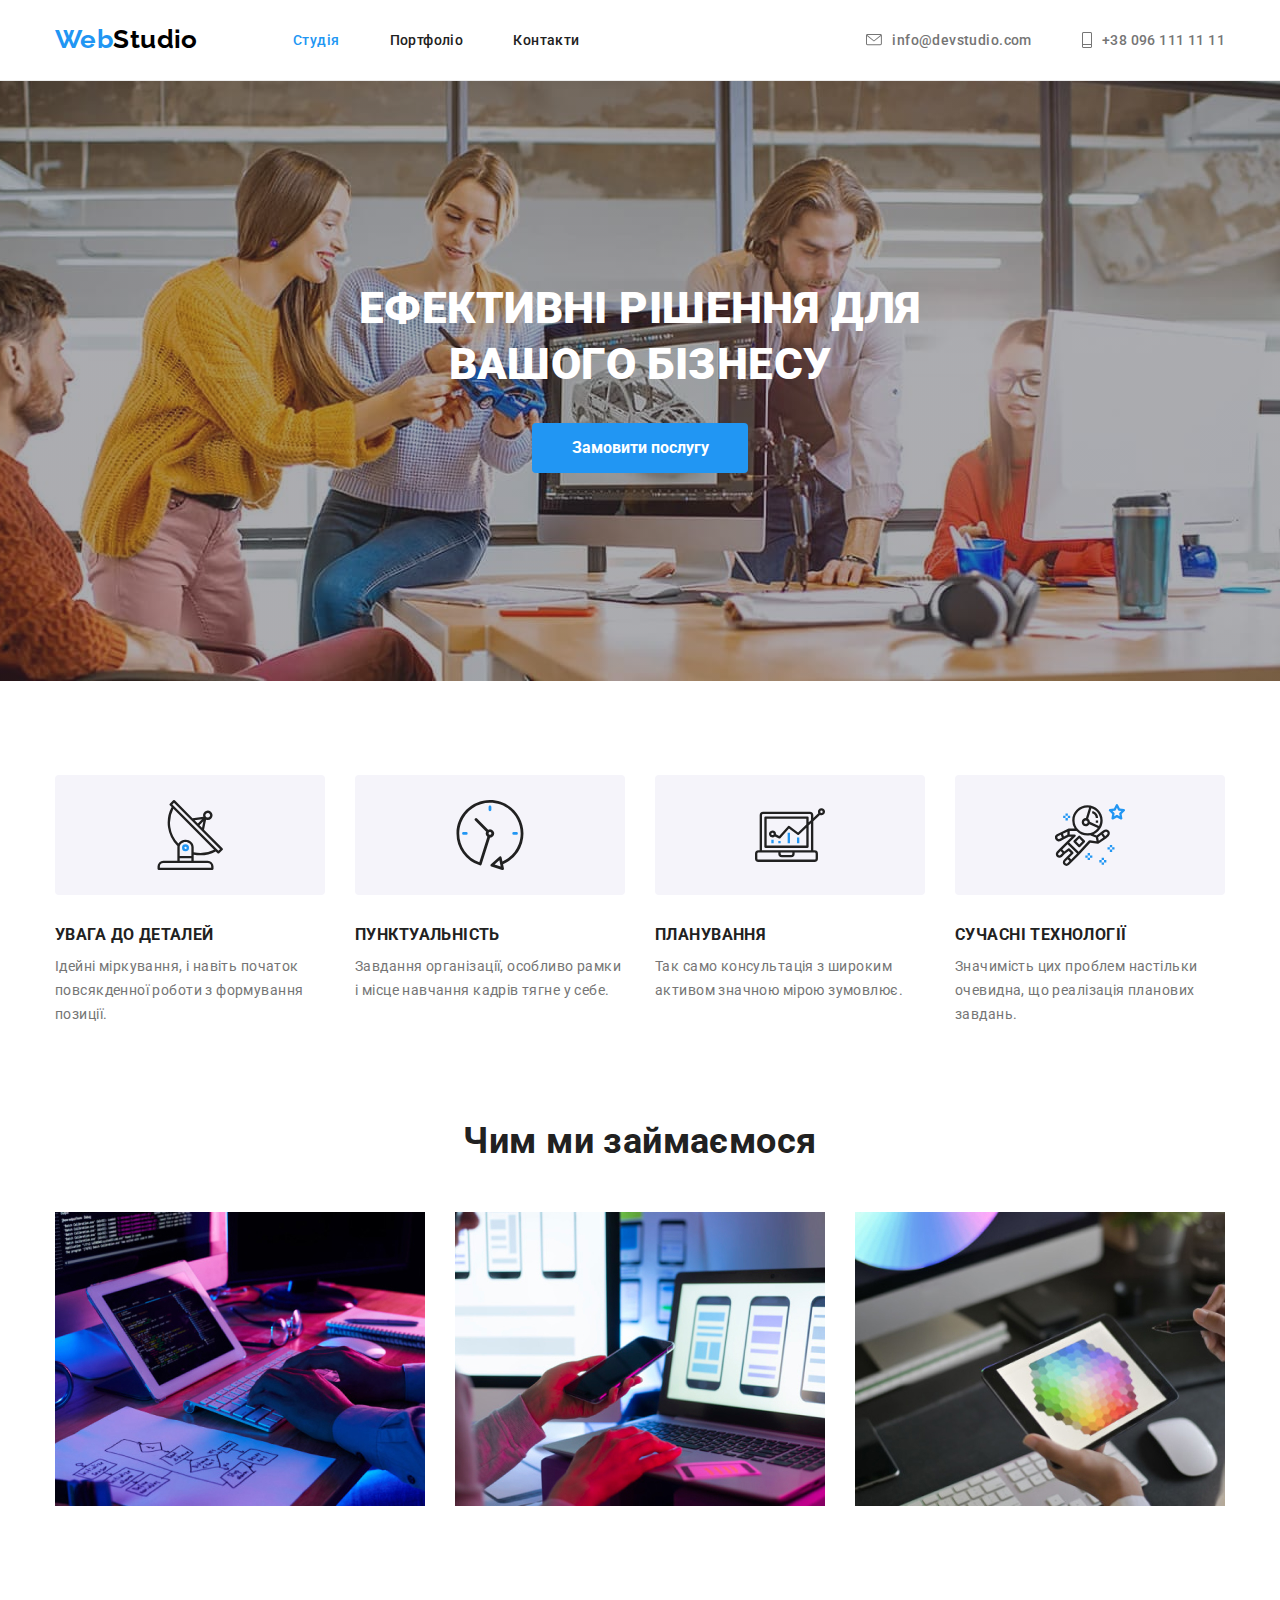
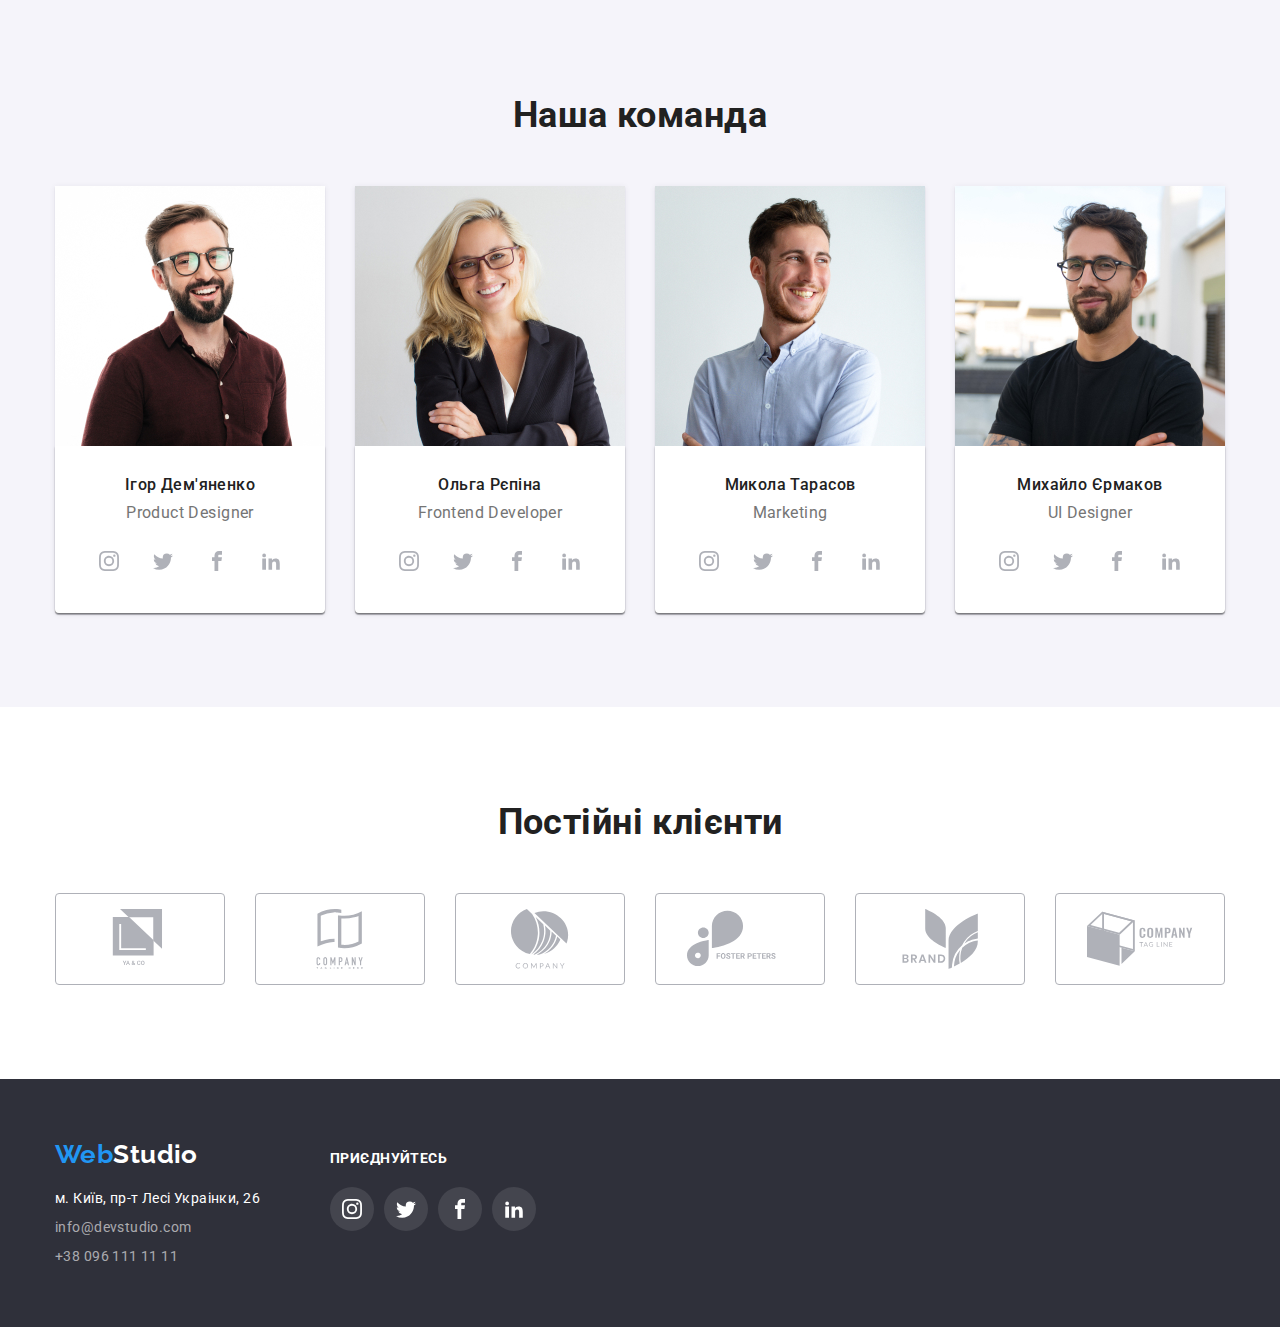
==== index.html @ fd10d9af "ДЗ №5" ====
<!DOCTYPE html>
<html lang="uk">
<head>
 <meta charset="UTF-8">
 <meta http-equiv="X-UA-Compatible" content="IE=edge">
 <meta name="viewport" content="width=device-width, initial-scale=1.0">
 <link rel="preconnect" href="https://fonts.googleapis.com">
 <link rel="preconnect" href="https://fonts.gstatic.com" crossorigin>
 <link href="https://fonts.googleapis.com/css2?family=Raleway:wght@700&family=Roboto:wght@400;500;700;900&display=swap" rel="stylesheet">
 <title>Студія</title>
 <link rel="stylesheet" href="./css/modern-normalize.css">
 <link rel="stylesheet" href="./css/styles.css">
</head>
<body class="page-body">
     <header class="container-header"> 
         <div class=" container container-header-one">
             <nav class="nav">
                 <a href="./index.html" class="logo"> <span class="blue-logo">Web</span>Studio </a>
                 <ul class="nav-list"> 
                     <li class="site-nav-item"><a class="nav-item" href="./index.html" class="link current"><span class="blue-logo">Студія </span></a></li>
                     <li class="site-item"><a class="item" href="./portfolio.html"class="link" > Портфоліо</a></li>
                     <li class="site-item"><a class="item" href="./index.html" class="link"> Контакти</a></li>
                 </ul>
             </nav>
             <ul class="info-list">
                 <li class="site-item-one">
                     <a class="item-one" href="mailto:info@devstudio.com" class="link-info">
                         <svg class="icon-nav-one">
                             <use href="./images/icons.svg#icon-envelope"></use>
                         </svg>
                         <span>info@devstudio.com</span>
                     </a>
                 </li>
                 <li class="site-item-one-info">
                     <a class="item-one-info" href="tel:+380961111111" class="link-info">
                         <svg class="icon-nav-two">
                             <use href="./images/icons.svg#icon-Vector"></use>
                         </svg>
                         <span> +38 096 111 11 11</span>  
                     </a>
                 </li>
             </ul>
         </div>
     </header>
     <main class="main">
         <section class="main-container hero">
             <div class="container">
                 <h1 class="main-text"> Ефективні рішення для вашого бізнесу </h1>
                 <button type="button" class="main-button" data-modal-open>Замовити послугу</button>
             </div>  
             <div class="backdrop is-hidden" data-modal>
                 <div class="modal-box">
                     <button class="main-button-open" data-modal-close type="button">
                         <svg class="icon-modal-close">
                             <use class="icon-cross" href="./images/icons.svg#icon-cross1"></use>
                         </svg>
                     </button>
                 </div>
             </div>  
         </section>
         <section class="section-top">
             <div class="container">
                 <h2 hidden class="visually-hidden">Наші переваги</h2>
                 <ul class="advantages-list">
                     <li class="advantages-list-item">
                         <div class="features-icons">
                             <svg width="70" height="70">
                                 <use class="features-icon" href="./images/icons.svg#icon-Group"></use>
                             </svg>
                         </div>
                             <h3 class="basic-anchors"> УВАГА ДО ДЕТАЛЕЙ </h3>
                                 <p class="word-meaning"> Ідейні міркування, і навіть початок повсякденної роботи з формування позиції. </p>
                     </li>
                     <li class="advantages-list-item">
                         <div class="features-icons">
                             <svg width="70" height="70">
                                 <use class="features-icon" href="./images/icons.svg#icon-clock-1"></use>
                             </svg>
                         </div>
                         <h3 class="basic-anchors"> ПУНКТУАЛЬНІСТЬ </h3>
                             <p class="word-meaning"> Завдання організації, особливо рамки і місце навчання кадрів тягне у себе. </p>
                     </li>
                     <li class="advantages-list-item">
                         <div class="features-icons">
                             <svg width="70" height="70">
                                 <use class="features-icon" href="./images/icons.svg#icon-diagram-1"></use>
                             </svg>
                         </div>
                         <h3 class="basic-anchors"> ПЛАНУВАННЯ </h3>
                             <p class="word-meaning"> Так само консультація з широким активом значною мірою зумовлює. </p>
                     </li>
                     <li class="advantages-list-item">
                         <div class="features-icons">
                             <svg width="70" height="70">
                                 <use class="features-icon" href="./images/icons.svg#icon-astronaut"></use>
                             </svg>
                         </div>
                             <h3 class="basic-anchors"> СУЧАСНІ ТЕХНОЛОГІЇ </h3>
                                 <p class="word-meaning"> Значимість цих проблем настільки очевидна, що реалізація планових завдань. </p>
                     </li>
                 </ul>
             </div>
         </section>
         <section class="section">
             <div class="container">
                 <h2 class="services-text"> Чим ми займаємося </h2>
                 <ul class="services-list">
                     <li class="services-list-item"><img src="./images/img1.jpg" alt="Людина займаємається програмуванням " width="370"/></li>
                     <li class="services-list-item"><img src="./images/img2.jpg" alt="Людина створює мобільний додаток" width="370"/></li>
                     <li class="services-list-item"><img src="./images/img3.jpg" alt="Вибір кольору" width="370"/></li>
                 </ul>
             </div>
         </section>
         <section class="section our-team">
             <div class="container">
                 <h2 class="services-text-title"> Наша команда </h2>
                 <ul class="team-list">
                     <li class="team-list-item">
                         <img src="./images/photo1.jpg" alt="Ігор Дем'яненко" width="270"/>
                         <div class="team-card-wrapper">
                             <h3 class="container-text-main"> Ігор Дем'яненко </h3>
                                 <p class="container-text-other-row"> Product Designer </p>
                         <ul class="social-link-list">
                             <li class="social-network">
                                 <a href="" class="social-item">
                                     <svg class="icon-social-link" width="20" height="20">
                                         <use href="./images/icons.svg#icon-instagram"></use>
                                     </svg>
                                 </a>
                             </li>
                             <li class="social-network">
                                 <a href="" class="social-item">
                                     <svg class="icon-social-link" width="20" height="20">
                                         <use href="./images/icons.svg#icon-twitter"></use>
                                     </svg>
                                 </a>
                             </li>
                             <li class="social-network">
                                 <a href="" class="social-item">
                                     <svg class="icon-social-link" width="20" height="20">
                                         <use href="./images/icons.svg#icon-facebook"></use>
                                     </svg>
                                 </a>
                             </li>
                             <li class="social-network">
                                 <a href="" class="social-item">
                                     <svg class="icon-social-link" width="20" height="20">
                                         <use href="./images/icons.svg#icon-linkedin2"></use>
                                     </svg>
                                 </a>
                             </li>
                         </ul>
                         </div>
                     </li>
                     <li class="team-list-item">
                         <img src="./images/photo2.jpg" alt="Ольга Рєпіна" width="270"/>
                         <div class="team-card-wrapper">
                             <h3 class="container-text-main"> Ольга Рєпіна </h3>
                                 <p class="container-text-other-row"> Frontend Developer </p>
                         <ul class="social-link-list">
                             <li class="social-network">
                                 <a href="" class="social-item">
                                     <svg class="icon-social-link" width="20" height="20">
                                         <use href="./images/icons.svg#icon-instagram"></use>
                                     </svg>
                                 </a>
                             </li>
                             <li class="social-network">
                                 <a href="" class="social-item">
                                     <svg class="icon-social-link" width="20" height="20">
                                         <use href="./images/icons.svg#icon-twitter"></use>
                                     </svg>
                                 </a>
                             </li>
                             <li class="social-network">
                                 <a href="" class="social-item">
                                     <svg class="icon-social-link" width="20" height="20">
                                         <use href="./images/icons.svg#icon-facebook"></use>
                                     </svg>
                                 </a>
                             </li>
                             <li class="social-network">
                                 <a href="" class="social-item">
                                     <svg class="icon-social-link" width="20" height="20">
                                         <use href="./images/icons.svg#icon-linkedin2"></use>
                                     </svg>
                                 </a>
                                 </li>
                             </ul>
                         </div>
                     </li>
                     <li class="team-list-item">
                         <img src="./images/photo3.jpg" alt="Микола Тарасов" width="270"/>
                         <div class="team-card-wrapper">
                             <h3 class="container-text-main"> Микола Тарасов </h3>
                                 <p class="container-text-other-row"> Marketing </p>
                             <ul class="social-link-list">
                                     <li class="social-network">
                                         <a href="" class="social-item">
                                             <svg class="icon-social-link" width="20" height="20">
                                                 <use href="./images/icons.svg#icon-instagram"></use>
                                             </svg>
                                         </a>
                                     </li>
                                     <li class="social-network">
                                         <a href="" class="social-item">
                                             <svg class="icon-social-link" width="20" height="20">
                                                 <use href="./images/icons.svg#icon-twitter"></use>
                                             </svg>
                                         </a>
                                     </li>
                                     <li class="social-network">
                                         <a href="" class="social-item">
                                             <svg class="icon-social-link" width="20" height="20">
                                                 <use href="./images/icons.svg#icon-facebook"></use>
                                             </svg>
                                         </a>
                                     </li>
                                     <li class="social-network">
                                         <a href="" class="social-item">
                                             <svg class="icon-social-link" width="20" height="20">
                                                 <use href="./images/icons.svg#icon-linkedin2"></use>
                                             </svg>
                                         </a>
                                     </li>
                                 </ul>
                             </div>
                     <li class="team-list-item">
                         <img src="./images/photo4.jpg" alt="Михайло Єрмаков" width="270"/>
                         <div class="team-card-wrapper">
                             <h3 class="container-text-main"> Михайло Єрмаков </h3>
                                 <p class="container-text-other-row"> UI Designer </p>
                             <ul class="social-link-list">
                                 <li class="social-network">
                                     <a href="" class="social-item">
                                         <svg class="icon-social-link" width="20" height="20">
                                             <use href="./images/icons.svg#icon-instagram"></use>
                                         </svg>
                                     </a>
                                 </li>
                                 <li class="social-network">
                                     <a href="" class="social-item">
                                         <svg class="icon-social-link" width="20" height="20">
                                             <use href="./images/icons.svg#icon-twitter"></use>
                                         </svg>
                                     </a>
                                 </li>
                                 <li class="social-network">
                                     <a href="" class="social-item">
                                         <svg class="icon-social-link" width="20" height="20">
                                             <use href="./images/icons.svg#icon-facebook"></use>
                                         </svg>
                                     </a>
                                 </li>
                                 <li class="social-network">
                                     <a href="" class="social-item">
                                         <svg class="icon-social-link" width="20" height="20">
                                             <use href="./images/icons.svg#icon-linkedin2"></use>
                                         </svg>
                                     </a>
                                 </li>
                             </ul>
                         </div>
                     </li>
                 </ul>
             </div>
        </section>
        <section class="section">
             <div class="container">
                 <h2 class="services-text-title">Постійні клієнти</h2>
                 <ul class="client-list">
                     <li class="social-network-client">
                         <a class="client-link" href=""  aria-label="Клієнт-1">
                             <svg class="icon-client">
                                 <use href="./images/icons.svg#icon-client1"></use>
                             </svg>
                         </a>
                     </li>
                     <li class="social-network-client">
                         <a href="" class="client-link" aria-label="Клієнт-2">
                             <svg class="icon-client">
                                 <use href="./images/icons.svg#icon-client2"></use>
                             </svg>
                         </a>
                     </li>
                     <li class="social-network-client">
                         <a href="" class="client-link" aria-label="Клієнт-3">
                             <svg class="icon-client">
                                 <use href="./images/icons.svg#icon-client3"></use>
                             </svg>
                         </a>
                     </li>
                     <li class="social-network-client">
                         <a href="" class="client-link" aria-label="Клієнт-4">
                             <svg class="icon-client">
                                 <use href="./images/icons.svg#icon-client4"></use>
                             </svg>
                         </a>
                     </li>
                     <li class="social-network-client">
                         <a href="" class="client-link" aria-label="Клієнт-5">
                             <svg class="icon-client">
                                 <use href="./images/icons.svg#icon-client5"></use>
                             </svg>
                         </a>
                     </li>
                     <li class="social-network-client">
                         <a href="" class="client-link" aria-label="Клієнт-6">
                             <svg class="icon-client">
                                 <use href="./images/icons.svg#icon-client6"></use>
                             </svg>
                         </a>
                     </li>
                 </ul>
             </div>
         </section>
     </main>
     <footer class="footer">
         <div class="container footer-container">
             <div>
                 <a href="./index.html" class="logo-footer"><span class="blue-logo">Web</span>Studio </a>
                 <address class="address">
                     <ul class="address-item">
                         <li class="item-footer"><a href="https://goo.gl/maps/CPtrU1FHBa2aNyZL9" target="_blank" rel="noopener noreferrer nofollow" class="list-footer">м. Київ, пр-т Лесі Украінки, 26</a></li>
                         <li class="item-footer-one"><a href="mailto:info@devstudio.com" class="list-footer-one">info@devstudio.com</a></li>
                         <li class="item-footer-two"><a href="tel:+380961111111" class="list-footer-two">+38 096 111 11 11</a></li>
                     </ul>
                 </address>  
             </div>
             <div class="social-container">
                 <b class="footer-offer">приєднуйтесь</b>
                 <ul class="footer-soclink">
                     <li class="social-network-footer">
                         <a class="social-link" href="" aria-label="Instagram">
                             <svg class="footer-social-link" width="20" height="20">
                                 <use href="./images/icons.svg#icon-instagram"></use>
                             </svg>
                         </a>
                     </li>
                     <li class="social-network-footer">
                         <a href="" aria-label="Twitter" class="social-link">
                             <svg class="footer-social-link" width="20" height="20">
                                 <use href="./images/icons.svg#icon-twitter"></use>
                             </svg>
                         </a>
                     </li>
                     <li class="social-network-footer">
                         <a href="" aria-label="Facebook" class="social-link">
                             <svg class="footer-social-link" width="20" height="20">
                                 <use href="./images/icons.svg#icon-facebook"></use>
                             </svg>
                         </a>
                     </li>
                     <li class="social-network-footer">
                         <a href="" aria-label="LinkedIn" class="social-link">
                             <svg class="footer-social-link" width="20" height="20">
                                 <use href="./images/icons.svg#icon-linkedin2"></use>
                             </svg>
                         </a>
                     </li>
                 </ul>
             </div>
         </div>
    </footer>
     <script src="./js/modal.js"></script>
</body>
</html>
---- css/styles.css ----
/* html {
  box-sizing: border-box;
}
*,
*::before,
*::after {
  box-sizing: inherit;
} */
:root {
  --color-primary-text: #212121;
  --color-secondary-text: #757575;
  --color-black: #000000;
  --color-blue: #2196f3;
  --color-secondary-background: #f5f4fa;
  --color-white: #ffffff;
  --color-third-background: #2f303a;
  --color-contacts-footer: rgba(255, 255, 255, 0.6);
  --color-box: rgba(0, 0, 0, 0.15);
  --color-border: #ececec;
  --color-main-button-active: #188ce8;
  --color-social-network: #afb1b8;
  --color-client-background: #f5f5f5;
} 
h1,
h2,
h3,
h4,
h5,
h6,
ul,
p {
  margin: 0;
  padding: 0;
}
.section{
  padding: 94px 0px;
}
.page-body{
  font-size: 14px;
  font-family: 'Roboto', sans-serif;
  letter-spacing: 0.03em;
  background-color: var(--color-white);
  color: var(--color-primary-text);
  margin: 0;
}
ul{ 
  list-style: none; 
}
.container-header{
  background-color: var(--color-white);
  border-bottom: 1px solid var(--color-border);
}
.container-header-one{
  display: flex;
  justify-content: space-between;
}
.nav {
  display: flex;
  align-items: center;
}
.logo{
  display: inlin-block;
  font-weight: 700;
  font-family:'Raleway', sans-serif;
  text-decoration: none;
  font-size: 26px;
  line-height: 1.19;
  width: 145px;
  padding-top: 24px;
  padding-bottom: 25px;
  margin-right: 93px;
  color: var(--color-black);
}
.blue-logo{
  color: var(--color-blue);
}
.nav-list {
  display: flex;
}
.info-list{
  display: flex;
  align-items: center;
  color: var(--color-secondary-text);
  fill: var(--color-secondary-text);
}
.site-nav-item{
  margin-right: 50px;
}
.nav-item{
  display: block;
  font-weight:  500;
  line-height: 1.15;
  text-align: left;
  padding: 32px 0px 32px 0px;
  text-decoration: none;
  color: var(--color-primary-text);
  position: relative;
  transition: color 250ms cubic-bezier(0.4, 0, 0.2, 1);
}
.nav-item:hover,
.nav-item:focus {
  color: var(--color-blue);
}
.nav-item::after {
  content: "";
  position: absolute;
  left: 0;
  bottom: 0;
  display: block;
  transition: background-color 250ms cubic-bezier(0.4, 0, 0.2, 1);
  width: 100%;
  height: 4px;
  opacity: 0;
  background-color: var(--color-blue);
  border-radius: 2px;
}
.nav-item:hover::after {
  opacity: 1;
}
.icon-nav-one{
  width: 16px;
  height: 12px;
  margin-right: 10px;
}
.icon-portfolio-one{
  color: var(--color-secondary-text);
  fill: var(--color-secondary-text);
  width: 16px;
  max-height: 12px;
  margin-right: 10px;
}
.icon-nav-two{
  width: 10px;
  max-height: 16px;
  margin-right: 10px;
}
.link-info:hover,
.link-info:focus {
  color: var(--color-blue);
  fill: var(--color-blue);
}
.site-item{
 margin-right: 50px;
}
.site-item:last-child{
  margin-right: 0px;
}
.item{
  display: block;
  font-weight:  500;
  line-height: 1.15;
  text-align: left;
  padding: 32px 0px 32px 0px;
  text-decoration: none;
  color: var(--color-primary-text);
}
.link current {
  color: var(--color-blue);
}
.item-one{
  display: flex;
  align-items: center;
  font-weight:  500;
  line-height: 1.15;
  text-decoration: none;
  color: var(--color-secondary-text);
}
.site-item-one{
  margin-right: 50px;
}
.item-one-info{
  display: flex;
  align-items: center;
  font-weight:  500;
  line-height: 1.15;
  text-decoration: none;
  color: var(--color-secondary-text);
  fill: var(--color-secondary-text);
  transition: color 250ms cubic-bezier(0.4, 0, 0.2, 1),
              fill 250ms cubic-bezier(0.4, 0, 0.2, 1);
}
.item-one:focus,
.item-one:hover,
.item-one-info:focus,
.item-one-info:hover,
.item:focus,
.item:hover{
  color: var(--color-blue);
  fill: var(--color-blue);
}
.link {
  color: var(--color-primary-text);
  text-decoration: none;
  font-weight:  500;
  line-height: 1.14;
}
.link-info{
  color: var(--color-secondary-text);
  text-decoration: none;
  font-weight:  500;
  line-height: 1.14;
}
.link-info:focus,
.link-info:hover,
.link-info:active,
.link:focus,
.link:hover,
.link:active{
  color: var(--color-blue);
}
.hero {
  height: 600px;
  max-width: 1600px;
  padding: 200px 0px;
  margin-left: auto;
  margin-right: auto;
  background-image: linear-gradient(to right,rgba(47, 48, 58, 0.4),rgba(47, 48, 58, 0.4)),url(../images/hero.jpg);
  background-repeat: no-repeat;
  background-position: center;
  background-size: cover;
}
.main-container{
  background-color: var(--color-third-background);
  color: var(--color-white);
  margin-top: 0px;
}
.main-text{
  font-weight: 900;
  font-size: 44px;
  line-height: 1.27;
  text-align: center;
  vertical-align: top;
  color: var(--color-white);
  text-transform: uppercase;
  text-align: center;
  margin: 0 auto;
  width: 696px;
}
.main-button{
  display: block;
  background-color: var(--color-blue);
  text-align: center;
  font-weight: 700;
  font-size: 16px;
  line-height: 1.47;
  color: var(--color-white);
  border: none;
  border-radius: 4px;
  box-shadow: 0px, 4px var(--color-box);
  width: 216px;
  height: 50px;
  text-decoration: none;
  margin: 0 auto;
  margin-top: 30px;
  transition: background-color 250ms cubic-bezier(0.4, 0, 0.2, 1),
              color 250ms cubic-bezier(0.4, 0, 0.2, 1);
              box-shadow: 250ms cubic-bezier(0.4, 0, 0.2, 1);
}
.main-button:active,
.main-button:hover,
.main-buttons:focus {
 color: var(--color-white);
 background-color: var(--color-main-button-active);
 box-shadow: 0px 4px 4px var(--color-box);
 border: none;
 border-radius: 4px;
 cursor: pointer;
}
.visually-hidden {
  position: absolute;
  white-space: nowrap;
  width: 1px;
  height: 1px;
  overflow: hidden;
  border: 0;
  padding: 0;
  clip: rect(0 0 0 0);
  clip-path: inset(50%);
  margin: -1px;
}
.features-icons {
  display: flex;
  justify-content: center;
  align-items: center;
  width: 270px;
  height: 120px;
  border-radius: 4px;
  background-color: var(--color-secondary-background);
  margin-bottom: 30px;
}
.basic-anchors{
  font-weight: 700;
  line-height: 1.2;
  text-align: left;
  vertical-align: top;
  color: var(--color-primary-text);
  margin-bottom: 10px;
}
.word-meaning{
  font-weight: 400;
  line-height: 1.71;
  text-align: left;
  vertical-align: top;
  color: var(--color-secondary-text); 
}
.our-team{
  background-color: var(--color-secondary-background);
}
.section-top{
  padding-top: 94px;
  padding-bottom: 0px;
}
.container {
 width: 1200px;
 padding-top: 0;
 padding-bottom: 0;
 padding-left: 15px;
 padding-right: 15px;
 margin: 0 auto;
}
.services-text{
  font-weight: 700;
  font-size: 36px;
  line-height: 1.14;
  text-align: center;
  vertical-align: top;
  margin-bottom: 50px;
  color: var(--color-primary-text)
}
.services-text-title{
  font-weight: 700;
  font-size: 36px;
  line-height: 1.17;
  text-align: center;
  vertical-align: top;
  margin-bottom: 50px;
  color: var(--color-primary-text)
}
.services-list {
  display: flex;
}
.services-list-item {
  margin-right: 30px;
}
.services-list-item:last-child {
  margin-right: 0px;
}
.team-card-wrapper {
  background-color: var(--color-white);
  box-shadow: 0px 1px 3px rgba(0, 0, 0, 0.12), 0px 1px 1px rgba(0, 0, 0, 0.14), 0px 2px 1px rgba(0, 0, 0, 0.2);
  border-radius: 0px 0px 4px 4px;
  padding: 30px;;
}
.team-list {
  display: flex;
}
.team-list-item {
  width: 270px;
  flex-basis: calc((100% - 90px) / 4);
  margin-right: 30px;
  text-align: center;
  background-color: var(--color-white);
  box-shadow: 0px 1px 6px rgba(46, 47, 66, 0.08), 0px 1px 1px rgba(46, 47, 66, 0.16), 0px 2px 1px rgba(46, 47, 66, 0.08);
  border-radius: 0px 0px 4px 4px;
}
.team-list-item:last-child {
  margin-right: 0px;
}
.container-text-main{
  font-weight:  500;
  font-size: 16px;
  line-height: 1.16;
  text-align: center;
  vertical-align:top;
  color: var(--color-primary-text);
}
.container-text-other-row{
  font-weight: 400;
  font-size: 16px;
  line-height: 1.16;
  text-align: center;
  vertical-align: top;
  color: var(--color-secondary-text); 
  margin-top: 10px;
  margin-bottom: 16px;
}
.advantages-list {
  width: 1170px;
  display: flex;
  justify-content: space-between;
}
.advantages-list-item {
  flex-basis: calc((100% - 90px) / 3);
  margin-right: 30px;
}
.advantages-list-item:last-child{
  margin-right: 0px;
}
img {
  display: block;
  max-width: 100%;
  height: auto;
}
.social-link-list {
  display: flex;
  padding: 0;
  margin: 0;
  justify-content: center;
}
.social-link-list .social-network:not(:last-child) {
  margin-right: 10px;
}
.social-item {
  display: flex;
  justify-content: center;
  align-items: center;
  width: 44px;
  height: 44px;
  background-color: var(--color-white);
  fill: var(--color-social-network);
  border-radius: 50%;
  transition: background-color 250ms cubic-bezier(0.4, 0, 0.2, 1),
              fill 250ms cubic-bezier(0.4, 0, 0.2, 1);
}
.social-item:hover,
.social-item:focus {
  fill: var(--color-white);
  background-color: var(--color-blue);
}
.icon-social-link:hover,
.icon-social-link:focus {
  display: block;
  fill: var(--color-white);
}
.client-list {
  display: flex;
}
.social-network-client{
  margin-right: 30px; 
}

.client-list .item {
  width: calc((100% - 150px) / 6);
}
.social-network-client:last-child{
  margin-right: 0px;
}
.client-link {
  display: flex;
  align-items: center;
  justify-content: center;
  height: 92px;
  width: 170px;
  background: var(--color-white);
  color: var(--color-social-network);
  fill: var(--color-social-network);
  border: 1px solid var(--color-social-network);
  border-radius: 4px;
  transition: border 250ms cubic-bezier(0.4, 0, 0.2, 1),
              fill 250ms cubic-bezier(0.4, 0, 0.2, 1);
}
.client-link:hover,
.client-link:focus {
  fill: var(--color-blue);
  border-color: var(--color-blue);
}
.client-link:hover .icon-client,
.client-link:focus .icon-client{
  fill: var(--color-blue);
  border-color: var(--color-blue);
}
.icon-client:hover,
.icon-client:focus{
  fill: var(--color-blue);
  border-color: var(--color-blue);
}
.icon-client {
  color: var(--color-social-network);
  fill: var(--color-social-network);
  width: 106px;
  height: 60px;
  transition: color 250ms cubic-bezier(0.4, 0, 0.2, 1),
              fill 250ms cubic-bezier(0.4, 0, 0.2, 1);
}
.footer{
  text-decoration: none; 
  background-color: var(--color-third-background);
  padding-top: 60px;
  padding-bottom: 60px;
}
.footer-container{
  width: 1200px;
  display: flex;
  flex-direction: row;
  align-items: baseline;
}
.logo-footer{
  display: block;
  font-weight: 700;
  font-family:'Raleway', sans-serif;
  text-decoration: none;
  font-size: 26px;
  line-height: 1.16;
  color: var(--color-white);
}
.address{
  display: flex;
  flex-direction: column;
  margin-top: 20px;
}
.item-footer,
.list-footer{
  font-weight: 400;
  font-style: normal;
  line-height: 1.42;
  text-decoration: none; 
  color: var(--color-white); 
  margin-bottom: 9px;
}
.item-footer-one,
.list-footer-one{
  font-weight: 400;
  font-style: normal;
  line-height: 1.42;
  text-decoration: none; 
  color: var(--color-contacts-footer); 
  margin-bottom: 9px;
  transition: color 250ms cubic-bezier(0.4, 0, 0.2, 1);
}
.item-footer-two,
.list-footer-two{
  font-weight: 400;
  font-style: normal;
  line-height: 1.42;
  text-decoration: none; 
  color: var(--color-contacts-footer);
  transition: color 250ms cubic-bezier(0.4, 0, 0.2, 1);
}
.list-footer-two:focus,
.list-footer-two:hover,
.list-footer-one:focus,
.list-footer-one:hover{
  color: var(--color-blue);
}
.item-footer-one:focus,
.item-footer-two:focus,
.item-footer:focus,
.list-footer:focus,
.item-footer:hover,
.item-footer-one:hover,
.item-footer-two:hover,
.list-footer:hover{
  color: var(--color-blue);
}
.social-container{
  align-items: baseline;
  margin-left: 70px;
}
.footer-offer {
  display: block;
  margin-bottom: 20px;
  font-weight: 700;
  font-size: 14px;
  line-height: 1.14;
  text-transform: uppercase;
  color: var(--color-white);
}
.footer-soclink {
  display: flex;
}
.social-network-footer{
margin-right: 10px;
}
.social-link {
  display: flex;
  justify-content: center;
  align-items: center;
  width: 44px;
  height: 44px;
  background-color: rgba(255, 255, 255, 0.1);
  color: var(--color-white);
  border-radius: 50%;
  transition: background-color 250ms cubic-bezier(0.4, 0, 0.2, 1),
              color 250ms cubic-bezier(0.4, 0, 0.2, 1);
}
.social-network-footer:last-child{
  margin-right: 0px;
}
.social-link:hover,
.social-link:focus {
  color: var(--color-white);
  background-color: var(--color-blue);
}
.footer-social-link {
  display: block;
  fill: var(--color-white);
}
.portfolio-container{
  width: 1200px;
  margin: 0 auto;
  padding: 0px 15px;
  background-color: var(--color-white);
}
.nav-list-btn {
  display: flex;
  justify-content: center;
  margin-bottom: 50px;
}
.portfolio-button{
  margin-right: 8px;
}
.portfolio-button:last-child{
  margin-right: 0px;
}
.buttons{
  display: flex;
  flex-direction: row;
  align-items: center;
  font-weight: 500;
  font-size: 16px;
  line-height: 1.38;
  font-family: inherit;
  text-align: center;
  border-radius: 4px;
  background-color: var(--color-secondary-background);
  color: var(--color-primary-text);
  padding: 6px 22px 6px 22px;
  border: none;
  cursor: pointer;
  transition: background-color 250ms cubic-bezier(0.4, 0, 0.2, 1),
              color 250ms cubic-bezier(0.4, 0, 0.2, 1);
}
.buttons:focus,
.buttons:active,
.buttons:hover{
  background-color: var(--color-blue);
  color: var(--color-white);
  border: none;
  box-shadow: 0px 3px 1px rgba(0, 0, 0, 0.1), 0px 1px 2px rgba(0, 0, 0, 0.08), 0px 2px 2px rgba(0, 0, 0, 0.12);
}
.portfolio-cards {
  display: flex;
  justify-content: space-between;
  flex-wrap: wrap;
  list-style: none;
}
.portfolio-card {
  display: block;
  width: 370px;
  width: calc((100% - (30px * 2)) / 3);
  margin-right: 30px;
  margin-bottom: 30px; 
}
.portfolio-card:nth-child(3n){
  margin-right: 0;
}
.portfolio-card:nth-last-child(-n+3){
  margin-bottom: 0;
}
.portfolio-card-wrapper {
  border-top: none;
  border-bottom: 1px solid #eeeeee;
  border-left: 1px solid #eeeeee;
  border-right: 1px solid #eeeeee;
  padding: 20px 24px 20px 24px;
}
.portfolio-basic-anchors{
  font-weight: 700;
  font-size: 18px;
  line-height: 2;
  text-align: left;
  vertical-align: top;
  color: var(--color-primary-text);
  margin-bottom: 4px;
}
.portfolio-word-meaning{
  font-weight: 400;
  font-size: 16px;
  line-height: 1.87;
  text-align: left;
  vertical-align: top;
  color: var(--color-secondary-text);
}
.backdrop {
  background-color:  rgba(0, 0, 0, 0.2);
  position: fixed;
  z-index: 3;
  width: 100%;
  height: 100%;
  top: 0;
  left: 0;
  margin: 0;
  padding: 0;
  display: flex;
  align-items: center;
  justify-content: center;
  transition: visibility, opacity;
  transition-duration: 250ms;
  transition-timing-function: cubic-bezier(0.4, 0, 0.2, 1);
}
.backdrop.is-hidden {
  position: absolute;
  opacity: 0;
  pointer-events: none;
  visibility: hidden;
}
.is-hidden .modal-box {
  transform: scale(0);
}
.modal-box {
  height: 581px;
  width: 528px;
  border-radius: 4px;
  background-color: var(--color-white);
  display: flex;
  justify-content: flex-end;
  position: absolute;
  z-index: 1;
  box-shadow: 0px 1px 3px rgba(0, 0, 0, 0.12), 0px 1px 1px rgba(0, 0, 0, 0.14), 0px 2px 1px rgba(0, 0, 0, 0.2);
  border-radius: 4px;
  transition: transform;
  transform: scale(1);
  transition-duration: 250ms;
  transition-timing-function: cubic-bezier(0.4, 0, 0.2, 1);
}
.main-button-open {
  background-color: var(--color-white);
  color: var(--color-black);
  fill: var(--color-black);
  display: flex;
  align-items: center;
  justify-content: center;
  z-index: 10;
  margin: 8px;
  padding: 0;
  height: 30px;
  width: 30px;
  cursor: pointer;
  outline: 0;
  border: 1px solid rgba(0, 0, 0, 0.1);
  border-radius: 50%;
  transition: background-color 250ms cubic-bezier(0.4, 0, 0.2, 1),
              border 250ms cubic-bezier(0.4, 0, 0.2, 1),
              fill 250ms cubic-bezier(0.4, 0, 0.2, 1);
}
.icon-modal-close {
  width: 11px;
  height: 11px;
  color: var(--color-black);
  fill: var(--color-black);
}
.portfolio-images-box {
  position: relative;
  overflow: hidden;
}
.portfolio-position-text {
  position: absolute;
  display: flex;
  align-items: center;
  justify-content: center;
  text-align: left;
  font-family: "Roboto";
  font-style: normal;
  font-weight: 400;
  font-size: 18px;
  line-height: 1.56;
  color: var(--color-white);
  background-color: rgba(33, 150, 243, 0.9);
  top: 0;
  width: 370px;
  height: 294px;
  padding: 63px 24px;
  transform: translateY(100%);
  transition: transform 250ms ease;
  transition-timing-function: cubic-bezier(0.4, 0, 0.2, 1);
}
.link-portfolio {
  position: relative;
  text-decoration: none;
  color: var(--color-primary-text);
  transform: translateY(100%);
  transition: transform 250ms;
  transition-timing-function: cubic-bezier(0.4, 0, 0.2, 1);
}
.link-portfolio:hover .portfolio-position-text {
  transform: translateY(0);
}
.link-portfolio:focus .portfolio-position-text {
  transform: translateY(0);
}
.link-portfolio:hover,
.link-portfolio:focus{
box-shadow: 0px 1px 1px rgba(0, 0, 0, 0.12), 0px 4px 4px rgba(0, 0, 0, 0.06), 1px 4px 6px rgba(0, 0, 0, 0.16);
}
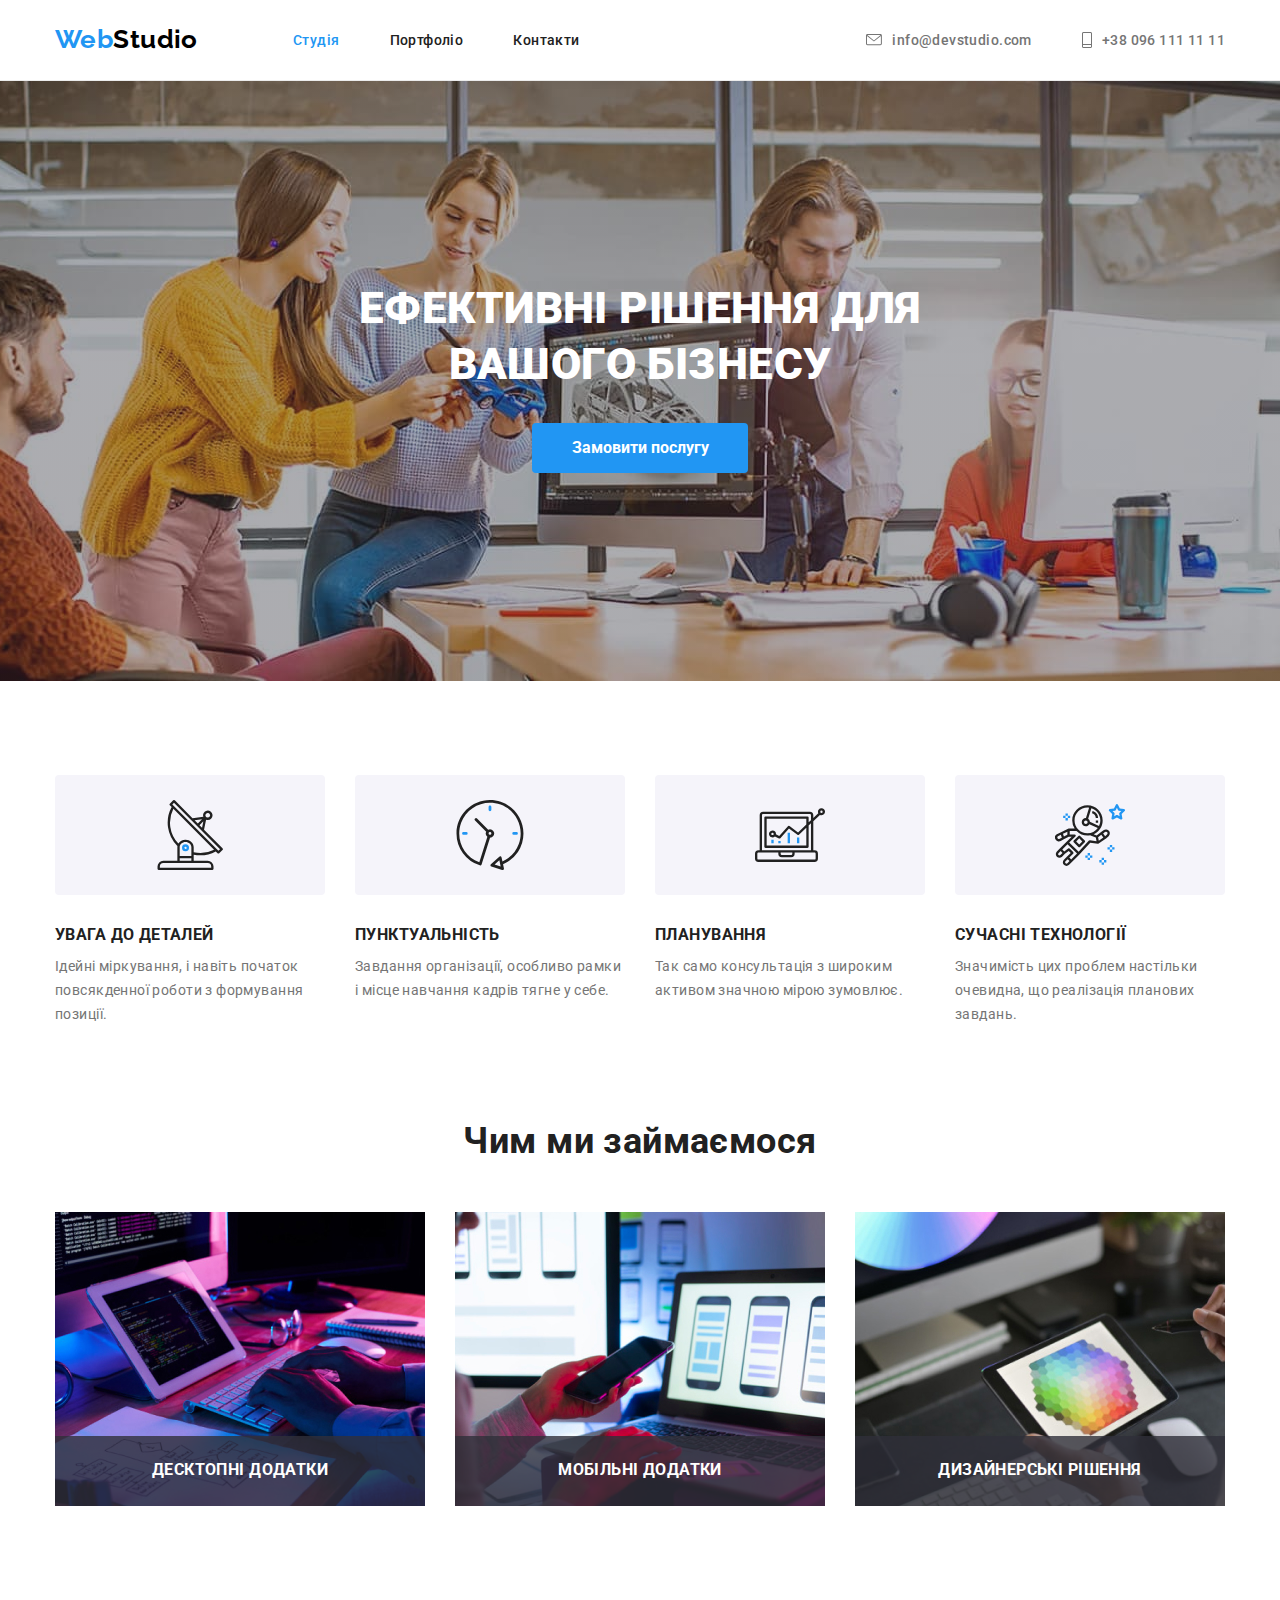
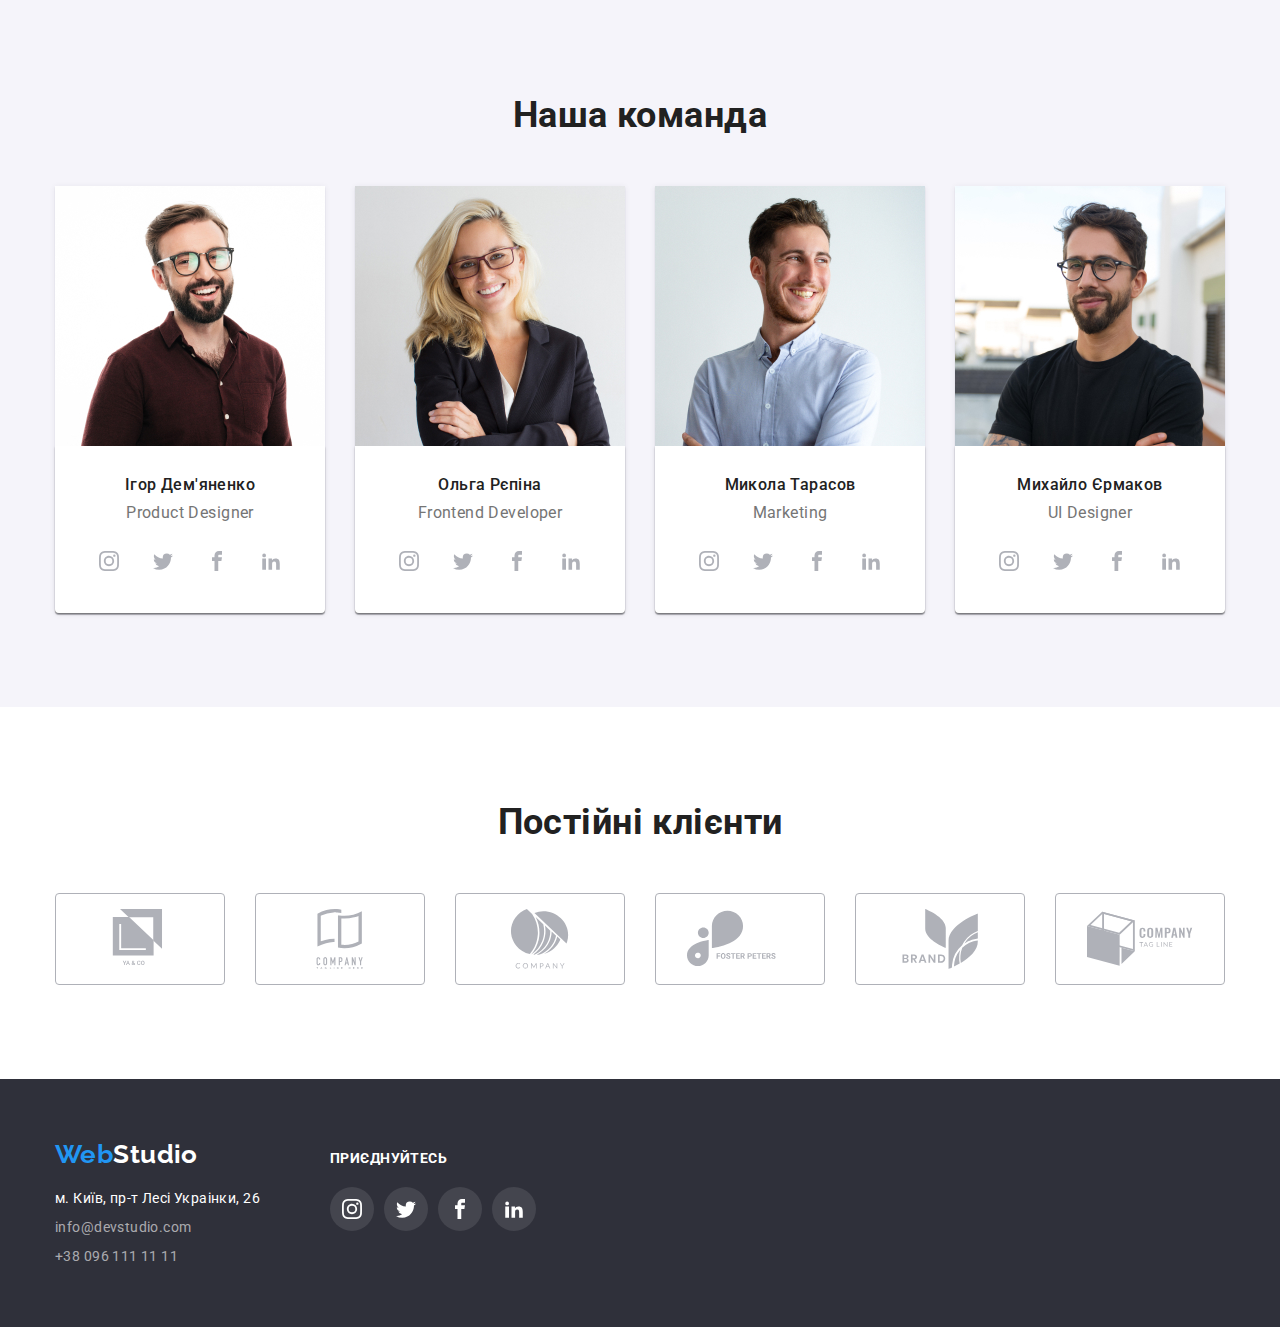
==== commit 011229e9: "допрацював" ====
--- a/index.html
+++ b/index.html
@@ -105,9 +105,30 @@
              <div class="container">
                  <h2 class="services-text"> Чим ми займаємося </h2>
                  <ul class="services-list">
-                     <li class="services-list-item"><img src="./images/img1.jpg" alt="Людина займаємається програмуванням " width="370"/></li>
-                     <li class="services-list-item"><img src="./images/img2.jpg" alt="Людина створює мобільний додаток" width="370"/></li>
-                     <li class="services-list-item"><img src="./images/img3.jpg" alt="Вибір кольору" width="370"/></li>
+                     <li class="services-list-item">
+                         <div class="services-images-box">
+                             <img src="./images/img1.jpg" alt="Людина займаємається програмуванням " width="370"/>
+                             <div class="services-position-text">
+                                 <h3 class="works-text">Десктопні додатки</h3>
+                             </div>
+                         </div>
+                     </li>
+                     <li class="services-list-item">
+                         <div class="services-images-box">
+                             <img src="./images/img2.jpg" alt="Людина створює мобільний додаток" width="370"/>
+                             <div class="services-position-text">
+                                 <h3 class="works-text">Мобільні додатки</h3>
+                             </div>
+                         </div>
+                     </li>
+                     <li class="services-list-item">
+                         <div class="services-images-box">
+                             <img src="./images/img3.jpg" alt="Вибір кольору" width="370"/>
+                             <div class="services-position-text">
+                                 <h3 class="works-text">Дизайнерські рішення</h3>
+                             </div>
+                         </div>
+                     </li>
                  </ul>
              </div>
          </section>
--- a/css/styles.css
+++ b/css/styles.css
@@ -153,6 +153,7 @@
   padding: 32px 0px 32px 0px;
   text-decoration: none;
   color: var(--color-primary-text);
+  transition: color 250ms cubic-bezier(0.4, 0, 0.2, 1);
 }
 .link current {
   color: var(--color-blue);
@@ -164,6 +165,7 @@
   line-height: 1.15;
   text-decoration: none;
   color: var(--color-secondary-text);
+  transition: color 250ms cubic-bezier(0.4, 0, 0.2, 1),
 }
 .site-item-one{
   margin-right: 50px;
@@ -175,9 +177,7 @@
   line-height: 1.15;
   text-decoration: none;
   color: var(--color-secondary-text);
-  fill: var(--color-secondary-text);
-  transition: color 250ms cubic-bezier(0.4, 0, 0.2, 1),
-              fill 250ms cubic-bezier(0.4, 0, 0.2, 1);
+  transition: color 250ms cubic-bezier(0.4, 0, 0.2, 1);
 }
 .item-one:focus,
 .item-one:hover,
@@ -345,6 +345,30 @@
 .services-list-item:last-child {
   margin-right: 0px;
 }
+.services-images-box {
+  position: relative;
+}
+.services-position-text {
+  width: 370px;
+  height: 70px;
+  position: absolute;
+  bottom: 0;
+  background: rgba(47, 48, 58, 0.8);
+  font-family: "Roboto";
+  font-style: normal;
+  font-weight: 700;
+  font-size: 14px;
+  line-height: 1.14;
+  text-align: center;
+  text-transform: uppercase;
+  color: var(--color-white);
+  display: flex;
+  align-items: center;
+  justify-content: center;
+}
+.works-text {
+  margin: 0;
+}
 .team-card-wrapper {
   background-color: var(--color-white);
   box-shadow: 0px 1px 3px rgba(0, 0, 0, 0.12), 0px 1px 1px rgba(0, 0, 0, 0.14), 0px 2px 1px rgba(0, 0, 0, 0.2);
@@ -469,18 +493,11 @@
   fill: var(--color-blue);
   border-color: var(--color-blue);
 }
-.icon-client:hover,
-.icon-client:focus{
-  fill: var(--color-blue);
-  border-color: var(--color-blue);
-}
 .icon-client {
   color: var(--color-social-network);
   fill: var(--color-social-network);
   width: 106px;
   height: 60px;
-  transition: color 250ms cubic-bezier(0.4, 0, 0.2, 1),
-              fill 250ms cubic-bezier(0.4, 0, 0.2, 1);
 }
 .footer{
   text-decoration: none; 
@@ -580,15 +597,13 @@
   background-color: rgba(255, 255, 255, 0.1);
   color: var(--color-white);
   border-radius: 50%;
-  transition: background-color 250ms cubic-bezier(0.4, 0, 0.2, 1),
-              color 250ms cubic-bezier(0.4, 0, 0.2, 1);
+  transition: background-color 250ms cubic-bezier(0.4, 0, 0.2, 1);
 }
 .social-network-footer:last-child{
   margin-right: 0px;
 }
 .social-link:hover,
 .social-link:focus {
-  color: var(--color-white);
   background-color: var(--color-blue);
 }
 .footer-social-link {
@@ -628,7 +643,8 @@
   border: none;
   cursor: pointer;
   transition: background-color 250ms cubic-bezier(0.4, 0, 0.2, 1),
-              color 250ms cubic-bezier(0.4, 0, 0.2, 1);
+              color 250ms cubic-bezier(0.4, 0, 0.2, 1),
+              box-shadow 250ms cubic-bezier(0.4, 0, 0.2, 1);
 }
 .buttons:focus,
 .buttons:active,
@@ -650,6 +666,8 @@
   width: calc((100% - (30px * 2)) / 3);
   margin-right: 30px;
   margin-bottom: 30px; 
+  box-shadow: none;
+  transition: box-shadow 250ms cubic-bezier(0.4, 0, 0.2, 1);
 }
 .portfolio-card:nth-child(3n){
   margin-right: 0;
@@ -694,7 +712,7 @@
   display: flex;
   align-items: center;
   justify-content: center;
-  transition: visibility, opacity;
+  transition-property: transform;
   transition-duration: 250ms;
   transition-timing-function: cubic-bezier(0.4, 0, 0.2, 1);
 }
@@ -718,8 +736,8 @@
   z-index: 1;
   box-shadow: 0px 1px 3px rgba(0, 0, 0, 0.12), 0px 1px 1px rgba(0, 0, 0, 0.14), 0px 2px 1px rgba(0, 0, 0, 0.2);
   border-radius: 4px;
-  transition: transform;
   transform: scale(1);
+  transition-property: transform;
   transition-duration: 250ms;
   transition-timing-function: cubic-bezier(0.4, 0, 0.2, 1);
 }
@@ -771,16 +789,14 @@
   height: 294px;
   padding: 63px 24px;
   transform: translateY(100%);
-  transition: transform 250ms ease;
-  transition-timing-function: cubic-bezier(0.4, 0, 0.2, 1);
+  transition: transform 250ms cubic-bezier(0.4, 0, 0.2, 1);
 }
 .link-portfolio {
   position: relative;
   text-decoration: none;
   color: var(--color-primary-text);
   transform: translateY(100%);
-  transition: transform 250ms;
-  transition-timing-function: cubic-bezier(0.4, 0, 0.2, 1);
+  transition: transform 250ms cubic-bezier(0.4, 0, 0.2, 1);
 }
 .link-portfolio:hover .portfolio-position-text {
   transform: translateY(0);
@@ -788,7 +804,7 @@
 .link-portfolio:focus .portfolio-position-text {
   transform: translateY(0);
 }
-.link-portfolio:hover,
-.link-portfolio:focus{
+.portfolio-card:hover,
+.portfolio-card:focus{
 box-shadow: 0px 1px 1px rgba(0, 0, 0, 0.12), 0px 4px 4px rgba(0, 0, 0, 0.06), 1px 4px 6px rgba(0, 0, 0, 0.16);
 }
